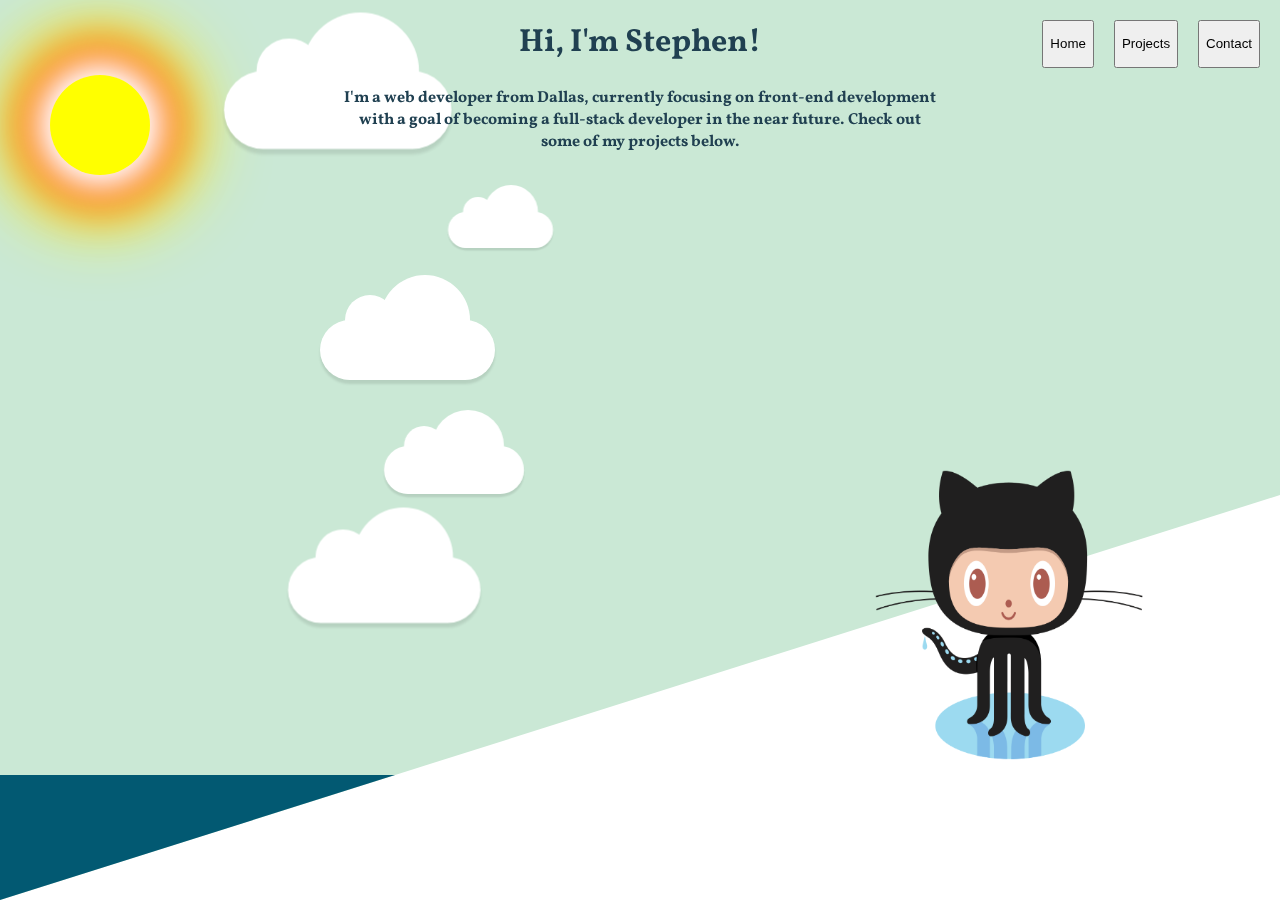
==== index.html @ 9b68fbb2 "fixed layering issue" ====
<html>
    <link>
        <meta charset="UTF-8">
        <title>SH Portfolio</title>
        <script src="https://ajax.googleapis.com/ajax/libs/jquery/3.4.1/jquery.min.js"></script>    
        <link href="https://fonts.googleapis.com/css2?family=Vollkorn&display=swap" rel="stylesheet">
        <link rel="stylesheet" href="style.css"></link>   
        <script src="run.js" type="text/javascript"></script>
    </head>

    <body>
        
        <div id="nav-top">
            <button id="home-path" onclick="home()"><p>Home</p></button>
            <button id="project-path" onclick="projects()"><p>Projects</p></button>
            <button id="contact-path" onclick="contactShow()"><p>Contact</p></button>           
        </div>                   
        <div id="polygon_path">
            
                    <div id="cloud-wrapper">
                        <div class="x1">
                            <div class="cloud"></div>
                        </div>
                        <div class="x2">
                            <div class="cloud"></div>
                            </div>
                            <div class="x3">
                                <div class="cloud"></div>
                            </div>
                            <div class="x4">
                                <div class="cloud"></div>
                            </div>
                            <div class="x5">
                                <div class="cloud"></div>
                            </div>
                        </div>
                        <div id="sun"></div>
                        <div id="wrapper">
                            <div id="intro">
                                <h1>Hi, I'm Stephen!</h1>
                                <h4>I'm a web developer from Dallas, currently focusing on front-end development with a goal of becoming a full-stack developer in the near future. Check out some of my projects below.</h4>
                            </div>
                            <div id="projects" style="display: none">
                                <div class="project-card"><button onclick="test()">test</button></div> 
                                <div class="project-card"></div> 
                                <div class="project-card"></div>                         
                            </div>
                        </div>                    
                        <div id="bottom-left">
                            <div class="wave"></div>
                            <div class="wave"></div>
                        </div> 
                    </div>
                </div>                   
                    <img id="github" src="./images/Octocat.png" alt="github-avatar"></img>
                    <!-- <div id="talk-bubble"> <p>Check out my Github!</p>                                      -->
                
                
            </div>
        
    </body>

</html>
---- style.css ----
body{
    
    margin: 0;
    padding: 0;
    overflow-x: hidden;    
    z-index: -2;
}

#polygon_path {
    background: #cae8d5;
    -webkit-clip-path: polygon(0 0, 100% 0, 100% 55%, 0% 100%);
    clip-path: polygon(0 0, 100% 0, 100% 55%, 0% 100%);
    height: 100%;
    width: 100%;
    position: relative;
    margin: 0 ;  
    
    
}

/* background: rgb(86, 125, 70) */
#main {
    background: rgb(194, 178, 128);
    height: 100%;
    width: 100%;
    position: relative;
    margin: 0;  
    z-index: -2;     
    position:relative; 
    
}


#github{    
    position: absolute;
    bottom: 15%;
    right: 10%;
    font-size: 25px;
    height: 300px;
    width: 285px;
}



/* #talk-bubble {
    -webkit-clip-path: polygon(0% 0%, 100% 0%, 100% 75%, 75% 75%, 75% 100%, 50% 75%, 0% 75%);
    clip-path: polygon(0% 0%, 100% 0%, 100% 75%, 75% 75%, 75% 100%, 50% 75%, 0% 75%);
    position: absolute;
    bottom: 40%;
    right: 20%;
    height: 100px;
    width: 150px;
    background: white;
    font-family: 'Vollkorn', serif;
    font-size: 20px;
    padding: 15px;
    text-align: center;   
} */

#sun {
    position: absolute;
    top: 75px;
    left: 50px;
    width: 100px;
    height: 100px;
    border-radius: 50%;
    background-color: yellow;
    z-index: -2;
    box-shadow:
    0 0 30px 15px #fff,
    0 0 50px 30px orangered,
    0 0 70px 45px yellow;
    pointer-events: none; 
}



#wrapper {
    text-align: center; 
    z-index: 1;
}

#intro {   
    /* text-align: center; */
    display: inline-block;
    position: relative;
    width: 600px;
    font-family: 'Vollkorn', serif;
    color: #204051;
}

#projects{
    display: hide;
    z-index: 1;
    position:relative;    
}

.project-card {
    width: 200px;
    height: 250px;
    border: black 1px solid;
    float: left;
    margin: 20px; 
    z-index: 50;   
}

.project-card:hover{
    width: 400px;
    height: 450px;
}

#bottom-left{
    background: rgb(2, 89, 114) ;    
    width: 100%;
    height: 125px;
    bottom: 0px;
    left: 0px;
    position: absolute;    
}


#nav-top{
    top: 10px;
    right: 10px;
    position: absolute;
    font-size: 20px;
    font-weight: bold;
    z-index: 1;  
}

#home-path, #project-path, #contact-path{
    float: left;
    margin: 10px;
    z-index: 1;
}

.wave {
    background: url(https://s3-us-west-2.amazonaws.com/s.cdpn.io/85486/wave.svg) repeat-x; 
    position: absolute;
    top: -198px;
    width: 6400px;
    height: 198px;
    animation: wave 15s cubic-bezier( 0.36, 0.45, 0.63, 0.53) infinite;
    transform: translate3d(0, 0, 0);
  }
  
  .wave:nth-of-type(2) {
    top: -175px;
    animation: wave 15s cubic-bezier( 0.36, 0.45, 0.63, 0.53) -.125s infinite, swell 7s ease -1.25s infinite;
    opacity: 1;
  }
  
  @keyframes wave {
    0% {
      margin-left: 0;
    }
    100% {
      margin-left: -1600px;
    }
  }
  
  @keyframes swell {
    0%, 100% {
      transform: translate3d(0,-25px,0);
    }
    50% {
      transform: translate3d(0,5px,0);
    }
  }


#cloud-wrapper {
bottom: 0;
left: 0;
padding-top: 50px;
position: fixed;
right: 0;
top: 0;
z-index: -1;
}

@keyframes animateCloud
{
    0%{margin-left: -1000px;}
    100%{margin-left: 100%;}
}

.x1 {
    animation: animateCloud 35s linear infinite;
    transform: scale(0.65);
}

.x2 {
    animation: animateCloud 20s linear infinite;
    transform: scale(0.3);
}

.x3 {
    animation: animateCloud 30s linear infinite;
    transform: scale(0.5);
}

.x4 {
    animation: animateCloud 18s linear infinite;
    transform: scale(0.4);
}

.x5 {
    animation: animateCloud 25s linear infinite;
    transform: scale(0.55);
}

.cloud{
    background: white;
    background: linear-gradient(top, white 5%, #f1f1f1 100%);
    filter: progid:DXImageTransform.Microsoft.gradient(startColorstr="white", endColorstr="#f1f1f1", GradientType=0);
    border-radius: 100px;
    box-shadow: 0 8px 5px rgba(0,0,0,0.1);
    height: 120px;
    position: relative;
    width: 350px;
}

.cloud:after, .cloud:before {
    background: white;
    content: "";
    position: absolute;
    z-index: -1;
}

.cloud:after {
    border-radius: 100px;
    height: 100px;
    left: 50px;
    top: -50px;
    width: 100px;
}


.cloud:before {
    border-radius: 200px;
    height: 180px;
    width: 180px;
    right: 50px;
    top: -90px;   
}

#test{
    position: absolute;
   
}
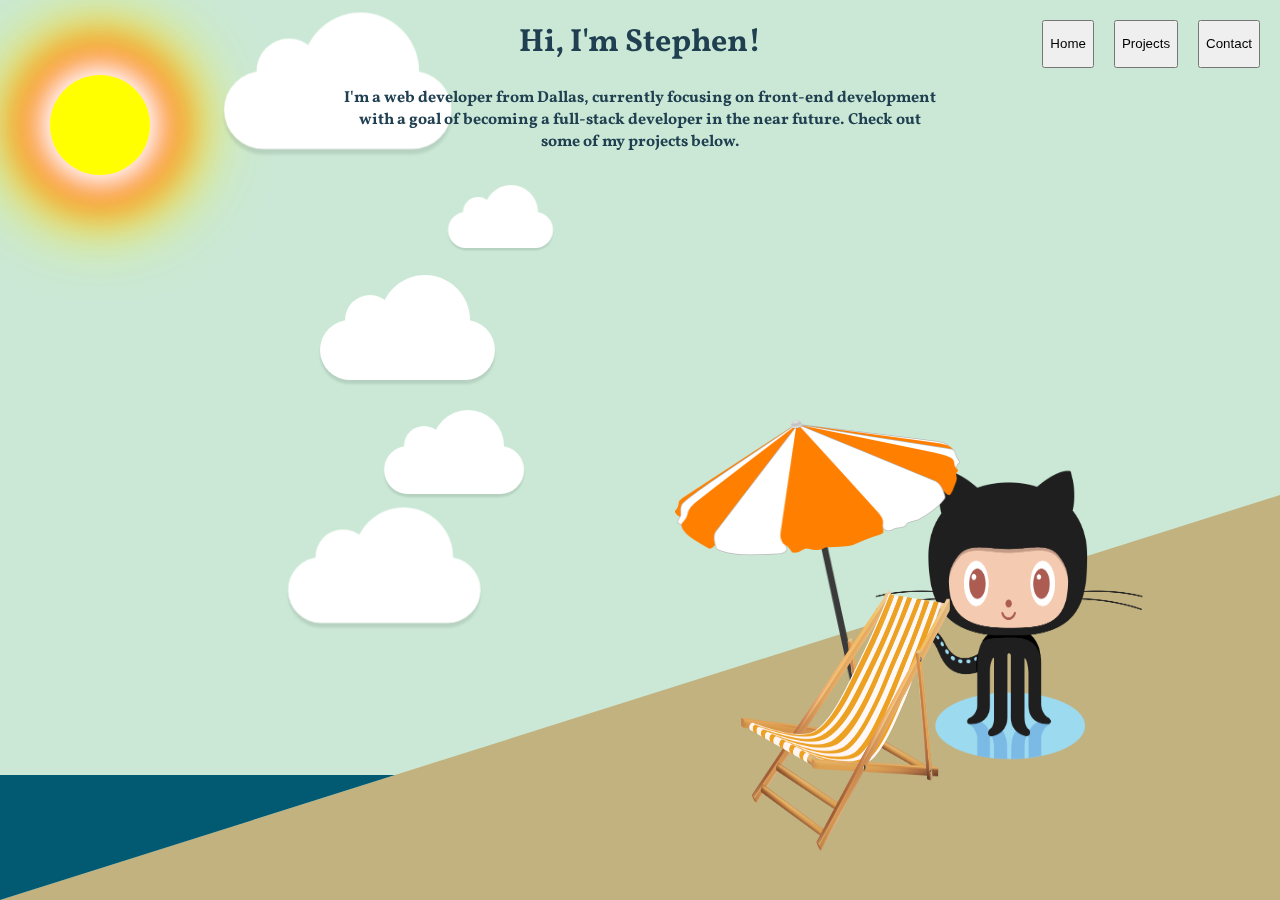
==== commit b2c5df2c: "chair umbrella" ====
--- a/index.html
+++ b/index.html
@@ -53,6 +53,8 @@
                     </div>
                 </div>                   
                     <img id="github" src="./images/Octocat.png" alt="github-avatar"></img>
+                    <img id="umbrella" src="./images/beach-umbrella-clipart-png-2.png" alt="umbrella-avatar"></img>
+                    <img id="chair" src="./images/chair.png" alt="chair"></img>
                     <!-- <div id="talk-bubble"> <p>Check out my Github!</p>                                      -->
                 
                 
--- a/style.css
+++ b/style.css
@@ -1,5 +1,5 @@
 body{
-    
+    background: rgb(194, 178, 128);
     margin: 0;
     padding: 0;
     overflow-x: hidden;    
@@ -19,7 +19,7 @@
 }
 
 /* background: rgb(86, 125, 70) */
-#main {
+/* #main {
     background: rgb(194, 178, 128);
     height: 100%;
     width: 100%;
@@ -28,7 +28,7 @@
     z-index: -2;     
     position:relative; 
     
-}
+} */
 
 
 #github{    
@@ -38,6 +38,24 @@
     font-size: 25px;
     height: 300px;
     width: 285px;
+}
+
+#umbrella {
+    position: absolute;
+    bottom: 20%;
+    right: 25%;
+    font-size: 25px;
+    height: 300px;
+    width: 285px;
+}
+
+#chair {
+    position: absolute;
+    bottom: 5%;
+    right: 25%;
+    font-size: 25px;
+    height: 275px;
+    width: 225px;
 }
 
 
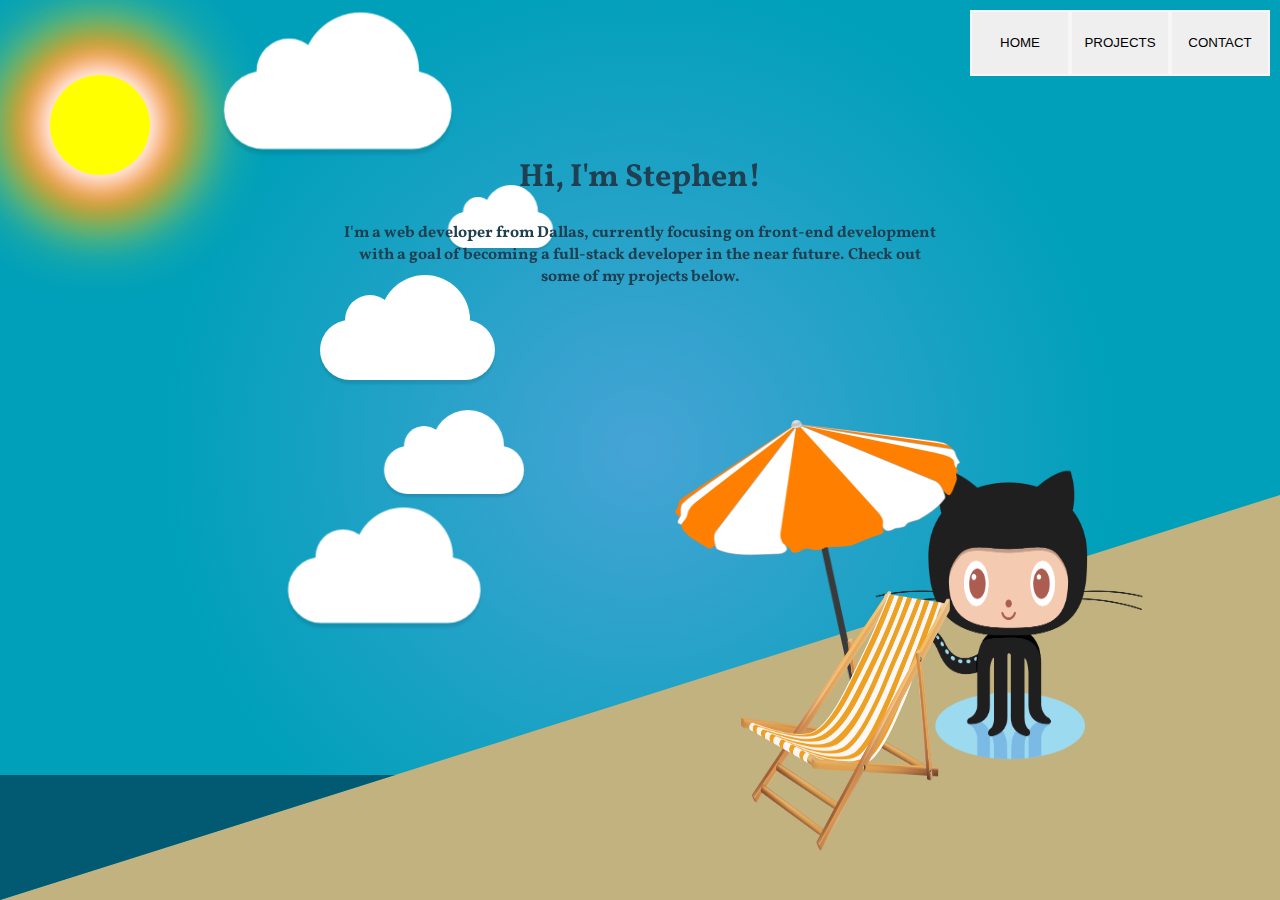
==== commit d9578636: "sun moves" ====
--- a/index.html
+++ b/index.html
@@ -11,9 +11,9 @@
     <body>
         
         <div id="nav-top">
-            <button id="home-path" onclick="home()"><p>Home</p></button>
-            <button id="project-path" onclick="projects()"><p>Projects</p></button>
-            <button id="contact-path" onclick="contactShow()"><p>Contact</p></button>           
+            <button class="nav-button" onclick="home()"><p>Home</p></button>
+            <button class="nav-button" onclick="projects()"><p>Projects</p></button>
+            <button class="nav-button" onclick="contactShow()"><p>Contact</p></button>           
         </div>                   
         <div id="polygon_path">
             
--- a/style.css
+++ b/style.css
@@ -7,14 +7,14 @@
 }
 
 #polygon_path {
-    background: #cae8d5;
+    background: rgb(70,164,213);
+    background: radial-gradient(circle, rgba(70,164,213,1) 0%, rgba(0,160,186,1) 61%);
     -webkit-clip-path: polygon(0 0, 100% 0, 100% 55%, 0% 100%);
     clip-path: polygon(0 0, 100% 0, 100% 55%, 0% 100%);
     height: 100%;
     width: 100%;
     position: relative;
-    margin: 0 ;  
-    
+    margin: 0 ;      
     
 }
 
@@ -96,6 +96,9 @@
 #wrapper {
     text-align: center; 
     z-index: 1;
+    position: absolute;
+    width: 100%;
+    top: 15%;
 }
 
 #intro {   
@@ -146,11 +149,40 @@
     z-index: 1;  
 }
 
-#home-path, #project-path, #contact-path{
+.nav-button{
     float: left;
-    margin: 10px;
+   
     z-index: 1;
-}
+    width: 100px;
+    -webkit-box-flex: 1;
+    flex: 1 1 auto;    
+    padding: 10px;
+    border: 2px solid #f7f7f7;
+    text-align: center;
+    text-transform: uppercase;
+    position: relative;
+    overflow: hidden;
+    -webkit-transition: .3s;
+    transition: .3s;
+}
+
+.nav-button:after {
+    position: absolute;
+    -webkit-transition: .3s;
+    transition: .3s;
+    content: '';
+    width: 0;
+    left: 50%;
+    bottom: 0;
+    height: 3px;
+    background: #f7f7f7;
+  }
+.nav-button:hover {
+    border-radius: 30px;
+  }
+.nav-button:hover:after {
+    width: 0%;
+  }
 
 .wave {
     background: url(https://s3-us-west-2.amazonaws.com/s.cdpn.io/85486/wave.svg) repeat-x; 
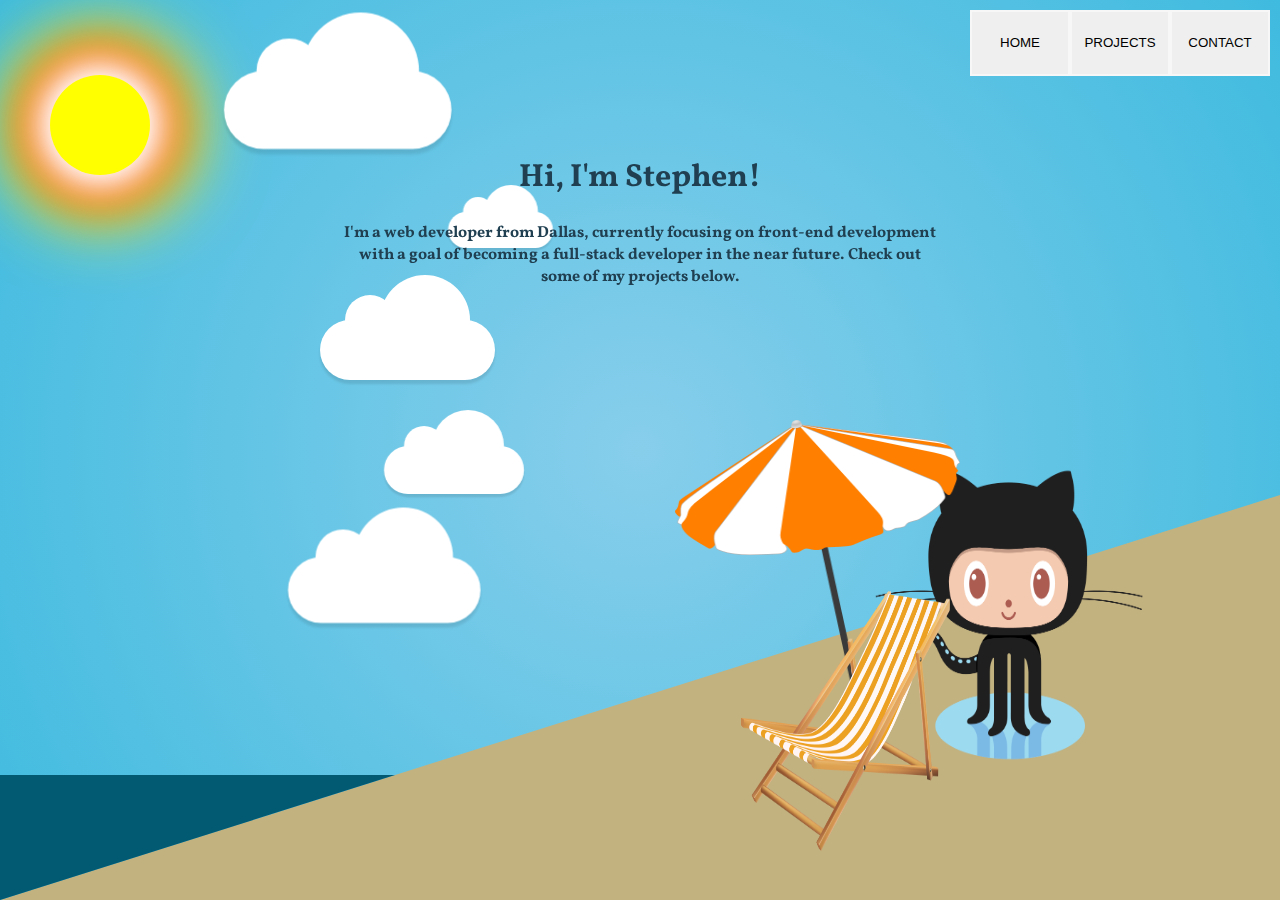
==== commit 652661c1: "moon added" ====
--- a/index.html
+++ b/index.html
@@ -13,10 +13,9 @@
         <div id="nav-top">
             <button class="nav-button" onclick="home()"><p>Home</p></button>
             <button class="nav-button" onclick="projects()"><p>Projects</p></button>
-            <button class="nav-button" onclick="contactShow()"><p>Contact</p></button>           
+            <button class="nav-button" onclick="contact()"><p>Contact</p></button>           
         </div>                   
-        <div id="polygon_path">
-            
+        <div id="polygon_path">            
                     <div id="cloud-wrapper">
                         <div class="x1">
                             <div class="cloud"></div>
--- a/style.css
+++ b/style.css
@@ -7,16 +7,18 @@
 }
 
 #polygon_path {
-    background: rgb(70,164,213);
-    background: radial-gradient(circle, rgba(70,164,213,1) 0%, rgba(0,160,186,1) 61%);
+    background: rgb(135,206,235);
+    background: radial-gradient(circle, rgba(135,206,235,1) 0%, rgba(63,187,223,1) 100%);
     -webkit-clip-path: polygon(0 0, 100% 0, 100% 55%, 0% 100%);
     clip-path: polygon(0 0, 100% 0, 100% 55%, 0% 100%);
     height: 100%;
     width: 100%;
     position: relative;
-    margin: 0 ;      
+    margin: 0 ;   
+  
     
 }
+
 
 /* background: rgb(86, 125, 70) */
 /* #main {
@@ -89,7 +91,39 @@
     0 0 50px 30px orangered,
     0 0 70px 45px yellow;
     pointer-events: none; 
-}
+    transition-duration: 4s;    
+}
+
+
+
+@keyframes sun {
+    0% {
+        top: 75px;
+        left: 50px;
+    }
+    100% {
+        top: 60%;
+        left: 55%;
+    }
+  }
+
+  @keyframes moon {    
+      
+    0% {
+        background-color: yellow;
+        box-shadow:
+        0 0 30px 15px #fff,
+        0 0 50px 30px orangered,
+        0 0 70px 45px yellow;
+    }
+    100% {        
+        background-color: #fff;
+        box-shadow:
+        0 0 30px 15px #fff,
+        0 0 50px 30px #fff,
+        0 0 70px 45px #fff;
+    }
+  }
 
 
 
@@ -300,3 +334,5 @@
    
 }
 
+
+
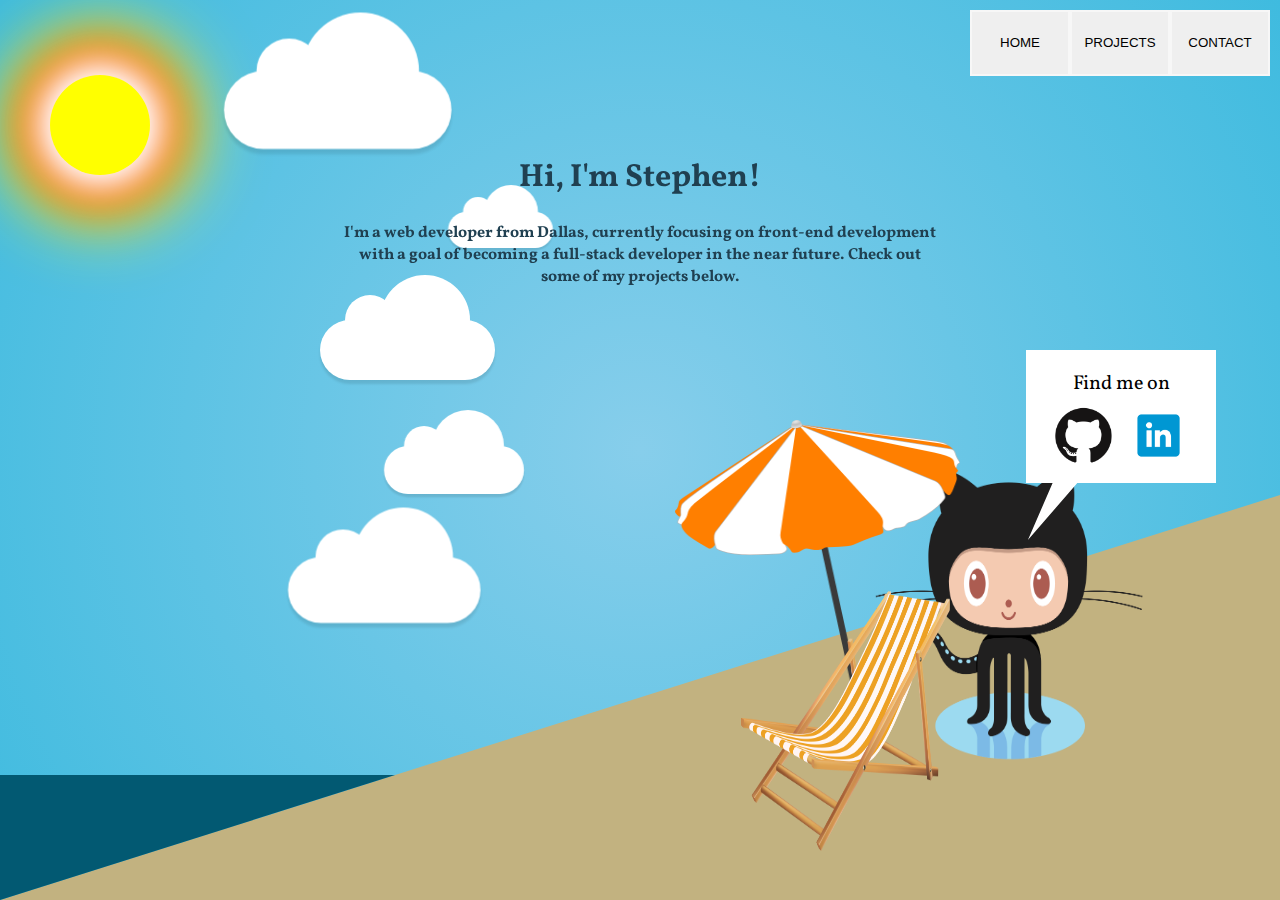
==== commit 15545a49: "all button functions working properly. Moon image added to replace white circle. Social links added" ====
--- a/index.html
+++ b/index.html
@@ -1,64 +1,101 @@
 <html>
-    <link>
-        <meta charset="UTF-8">
-        <title>SH Portfolio</title>
-        <script src="https://ajax.googleapis.com/ajax/libs/jquery/3.4.1/jquery.min.js"></script>    
-        <link href="https://fonts.googleapis.com/css2?family=Vollkorn&display=swap" rel="stylesheet">
-        <link rel="stylesheet" href="style.css"></link>   
-        <script src="run.js" type="text/javascript"></script>
-    </head>
+<link>
+<meta charset="UTF-8">
+<title>SH Portfolio</title>
+<script src="https://ajax.googleapis.com/ajax/libs/jquery/3.4.1/jquery.min.js"></script>
+<link href="https://fonts.googleapis.com/css2?family=Vollkorn&display=swap" rel="stylesheet">
+<link rel="stylesheet" href="style.css">
+</link>
+<script src="run.js" type="text/javascript"></script>
+</head>
 
-    <body>
-        
-        <div id="nav-top">
-            <button class="nav-button" onclick="home()"><p>Home</p></button>
-            <button class="nav-button" onclick="projects()"><p>Projects</p></button>
-            <button class="nav-button" onclick="contact()"><p>Contact</p></button>           
-        </div>                   
-        <div id="polygon_path">            
-                    <div id="cloud-wrapper">
-                        <div class="x1">
-                            <div class="cloud"></div>
-                        </div>
-                        <div class="x2">
-                            <div class="cloud"></div>
-                            </div>
-                            <div class="x3">
-                                <div class="cloud"></div>
-                            </div>
-                            <div class="x4">
-                                <div class="cloud"></div>
-                            </div>
-                            <div class="x5">
-                                <div class="cloud"></div>
-                            </div>
-                        </div>
-                        <div id="sun"></div>
-                        <div id="wrapper">
-                            <div id="intro">
-                                <h1>Hi, I'm Stephen!</h1>
-                                <h4>I'm a web developer from Dallas, currently focusing on front-end development with a goal of becoming a full-stack developer in the near future. Check out some of my projects below.</h4>
-                            </div>
-                            <div id="projects" style="display: none">
-                                <div class="project-card"><button onclick="test()">test</button></div> 
-                                <div class="project-card"></div> 
-                                <div class="project-card"></div>                         
-                            </div>
-                        </div>                    
-                        <div id="bottom-left">
-                            <div class="wave"></div>
-                            <div class="wave"></div>
-                        </div> 
-                    </div>
-                </div>                   
-                    <img id="github" src="./images/Octocat.png" alt="github-avatar"></img>
-                    <img id="umbrella" src="./images/beach-umbrella-clipart-png-2.png" alt="umbrella-avatar"></img>
-                    <img id="chair" src="./images/chair.png" alt="chair"></img>
-                    <!-- <div id="talk-bubble"> <p>Check out my Github!</p>                                      -->
-                
-                
+<body>
+
+    <div id="nav-top">
+        <button class="nav-button" onclick="home()">
+            <p>Home</p>
+        </button>
+        <button class="nav-button" onclick="projects()">
+            <p>Projects</p>
+        </button>
+        <button class="nav-button" onclick="contact()">
+            <p>Contact</p>
+        </button>
+    </div>
+    <div id="polygon_path">
+        <div id="cloud-wrapper">
+            <div class="x1">
+                <div class="cloud"></div>
             </div>
-        
-    </body>
+            <div class="x2">
+                <div class="cloud"></div>
+            </div>
+            <div class="x3">
+                <div class="cloud"></div>
+            </div>
+            <div class="x4">
+                <div class="cloud"></div>
+            </div>
+            <div class="x5">
+                <div class="cloud"></div>
+            </div>
+        </div>
+        <div id="sun"></div>
+        <div id="wrapper">
+                <div id="intro">
+                    <h1>Hi, I'm Stephen!</h1>
+                    <h4>I'm a web developer from Dallas, currently focusing on front-end development with a goal of becoming
+                        a full-stack developer in the near future. Check out some of my projects below.</h4>
+                </div>
+                <div id="projects" style="display: none">
+                    <div class="project-card"><button onclick="test()">test</button></div>
+                    <div class="project-card"></div>
+                    <div class="project-card"></div>
+                </div>
+                <div id="contact" style="display: none">
+                    <div class="contact-card"></div>
+                </div>
+            </div>
+            <div id="bottom-left">
+                <div class="wave"></div>
+                <div class="wave"></div>
+            </div>         
+        </div>      
+        <!-- <div id='firepit' style="display: none">
+            <div class='fire'>
+              <div class='flame'></div>
+              <div class='flame'></div>
+              <div class='flame'></div>
+              <div class='flame'></div>
+              <div class='spark'></div>
+              <div class='spark'></div>
+              <div class='spark'></div>
+              <div class='spark'></div>
+              <div class='spark'></div>
+              <div class='spark'></div>
+              <div class='spark'></div>
+              <div class='spark'></div>
+              <div class='spark'></div>
+              <div class='spark'></div>
+              <div class='spark'></div>
+              <div class='spark'></div>
+            </div>
+        </div> -->
+    </div>
+    <img id="github" src="./images/Octocat.png" alt="github-avatar"></img>
+    <img id="umbrella" src="./images/beach-umbrella-clipart-png-2.png" alt="umbrella-avatar"></img>
+    <img id="chair" src="./images/chair.png" alt="chair"></img>
+    <div id="talk-bubble" alt="talk">  
+        Find me on      
+        <a href="https://github.com/J-danger" target="_blank" rel="noopener noreferrer"> 
+            <img id="github-link"  src="images/github.png" alt="Github" height="75px" width="75px">
+            </img>
+        </a>
+        <a href="https://www.linkedin.com/in/stephen-howe-23a581127/" target="_blank" rel="noopener noreferrer"> 
+            <img id="linkedin-link" src="images/linkedin.png" alt="Linkedin" height="75px" width="75px">
+            </img>
+    </div>
+
+</body>
 
 </html>--- a/style.css
+++ b/style.css
@@ -4,6 +4,8 @@
     padding: 0;
     overflow-x: hidden;    
     z-index: -2;
+    height: 100%;
+    width: 100%;   
 }
 
 #polygon_path {
@@ -11,11 +13,11 @@
     background: radial-gradient(circle, rgba(135,206,235,1) 0%, rgba(63,187,223,1) 100%);
     -webkit-clip-path: polygon(0 0, 100% 0, 100% 55%, 0% 100%);
     clip-path: polygon(0 0, 100% 0, 100% 55%, 0% 100%);
-    height: 100%;
-    width: 100%;
+    height: 100vh;
+    width: 100vw;
     position: relative;
     margin: 0 ;   
-  
+    overflow: hidden
     
 }
 
@@ -62,20 +64,26 @@
 
 
 
-/* #talk-bubble {
-    -webkit-clip-path: polygon(0% 0%, 100% 0%, 100% 75%, 75% 75%, 75% 100%, 50% 75%, 0% 75%);
-    clip-path: polygon(0% 0%, 100% 0%, 100% 75%, 75% 75%, 75% 100%, 50% 75%, 0% 75%);
+#talk-bubble {
+    -webkit-clip-path: polygon(0% 0%, 100% 0%, 100% 70%, 27% 70%, 1% 100%, 14% 70%, 0 70%);
+    clip-path: polygon(0% 0%, 100% 0%, 100% 70%, 27% 70%, 1% 100%, 14% 70%, 0 70%);
     position: absolute;
     bottom: 40%;
-    right: 20%;
-    height: 100px;
+    right: 5%;
+    height: 150px;
     width: 150px;
     background: white;
     font-family: 'Vollkorn', serif;
     font-size: 20px;
-    padding: 15px;
-    text-align: center;   
-} */
+    padding: 20px;
+    text-align: center;
+}
+
+#github-link {
+  margin-bottom: 15px;
+  float: left;
+}
+
 
 #sun {
     position: absolute;
@@ -91,7 +99,8 @@
     0 0 50px 30px orangered,
     0 0 70px 45px yellow;
     pointer-events: none; 
-    transition-duration: 4s;    
+    transition-duration: 4s; 
+       
 }
 
 
@@ -107,16 +116,16 @@
     }
   }
 
-  @keyframes moon {    
+  @keyframes moon1 {    
       
-    0% {
+    0% {        
         background-color: yellow;
         box-shadow:
         0 0 30px 15px #fff,
         0 0 50px 30px orangered,
         0 0 70px 45px yellow;
     }
-    100% {        
+    100% { 
         background-color: #fff;
         box-shadow:
         0 0 30px 15px #fff,
@@ -124,6 +133,7 @@
         0 0 70px 45px #fff;
     }
   }
+  
 
 
 
@@ -148,6 +158,16 @@
     display: hide;
     z-index: 1;
     position:relative;    
+}
+
+
+#contact{
+    display: hide;
+    z-index: 1;
+    position:relative; 
+    width: 200px;
+    height: 250px;
+    border: white 1px solid; 
 }
 
 .project-card {
@@ -331,8 +351,184 @@
 
 #test{
     position: absolute;
-   
-}
-
-
-
+    display: initial;
+    display: contents;
+}
+
+
+/* .firepit {
+    position: absolute;
+    display: none;
+    right: 10px;
+    bottom: 50px;
+  }
+  
+  .fire {
+    position: relative;
+    width: 60px;
+    height: 60px;
+  }
+  .fire .flame {
+    position: absolute;
+    bottom: 0;
+    left: 0;
+    opacity: .9;
+    width: 100%;
+    height: 100%;
+    border-bottom-right-radius: 70%;
+    border-bottom-left-radius: 70%;
+    border-top-left-radius: 70%;
+    transform: rotate(-45deg) skew(-10deg, -10deg);
+    background-color: #ff2200;
+    background-image: linear-gradient(to bottom left, rgba(255, 34, 0, 0.9), rgba(255, 106, 0, 0.7));
+    z-index: 1;
+    animation-iteration-count: infinite;
+    animation-fill-mode: forwards;
+    animation-name: burn-left;
+    animation-duration: 300ms;
+  }
+  .fire .flame:nth-of-type(2n) {
+    animation-name: burn-right;
+    animation-duration: 400ms;
+  }
+  .fire .flame:nth-of-type(2) {
+    height: 80%;
+    width: 80%;
+    left: 10%;
+    background-color: #ff6a00;
+    background-image: linear-gradient(to bottom left, rgba(255, 106, 0, 0.1), rgba(255, 200, 0, 0.1));
+    z-index: 2;
+  }
+  .fire .flame:nth-of-type(3) {
+    height: 50%;
+    width: 50%;
+    left: 25%;
+    background-image: linear-gradient(to bottom left, #ffc800, #ffffff);
+    z-index: 3;
+  }
+  .fire .flame:nth-of-type(4) {
+    height: 30%;
+    width: 30%;
+    left: 35%;
+    background-color: white;
+    background-image: linear-gradient(to bottom left, rgba(255, 255, 255, 0.3), rgba(0, 55, 255, 0.9));
+    opacity: 1;
+    z-index: 4;
+  }
+  
+  .spark {
+    position: absolute;
+    bottom: 46%;
+    left: 15%;
+    width: 3px;
+    height: 3px;
+    background-color: rgba(255, 106, 0, 0.4);
+    animation-name: fly-up-burnout-1;
+    animation-duration: 6s;
+    animation-timing-function: linear;
+    animation-iteration-count: infinite;
+    animation-delay: .4s;
+  }
+  .spark:nth-of-type(2n) {
+    animation-name: fly-up-burnout-2;
+    animation-duration: 8.4s;
+    animation-delay: 1s;
+  }
+  .spark:nth-of-type(3n) {
+    animation-delay: 1.9s;
+    animation-duration: 8s;
+    left: 55%;
+  }
+  .spark:nth-of-type(4n) {
+    animation-delay: 2.6s;
+    animation-duration: 7s;
+    left: 88%;
+  }
+  .spark:nth-of-type(5n) {
+    animation-delay: 1.4s;
+    animation-duration: 7s;
+    left: 22%;
+  }
+  .spark:nth-of-type(6n) {
+    animation-delay: 3.2s;
+    left: 61%;
+  }
+  .spark:nth-of-type(7n) {
+    animation-delay: .8s;
+    animation-duration: 5s;
+    left: 64%;
+  }
+  .spark:nth-of-type(8n) {
+    animation-delay: 5s;
+    left: 19%;
+  }
+  .spark:nth-of-type(9n) {
+    animation-delay: 4s;
+    animation-duration: 6.8s;
+    left: 22%;
+  }
+  .spark:nth-of-type(10n) {
+    animation-delay: 5.2s;
+    left: 61%;
+  }
+  .spark:nth-of-type(11n) {
+    animation-delay: 3.5s;
+    animation-duration: 8s;
+    left: 81%;
+  }
+  .spark:nth-of-type(12n) {
+    animation-delay: 2s;
+    left: 85%;
+  }
+  
+  @keyframes burn-left {
+    0%, 100% {
+      transform: rotate(-45deg) skew(-10deg, -10deg) scale(1);
+    }
+    30%, 60% {
+      transform: rotate(-44deg) skew(-12deg, -12deg) scale(1.01);
+    }
+  }
+  @keyframes burn-right {
+    0%, 100% {
+      transform: rotate(-45deg) skew(-10deg, -10deg) scale(1);
+    }
+    30%, 60% {
+      transform: rotate(-46deg) skew(-6deg, -6deg) scale(1.01);
+    }
+  }
+  @keyframes fly-up-burnout-1 {
+    0% {
+      transform: translate(0, 0);
+      opacity: 1;
+    }
+    33% {
+      transform: translate(12px, -70px);
+    }
+    66% {
+      transform: translate(0, -140px);
+      opacity: .6;
+    }
+    100% {
+      transform: translate(6px, -200px);
+      opacity: 0;
+    }
+  }
+  @keyframes fly-up-burnout-2 {
+    0% {
+      transform: translate(0, 0);
+      opacity: 1;
+    }
+    50% {
+      transform: translate(-10px, -80px);
+    }
+    80% {
+      transform: translate(-4px, -140px);
+      opacity: .6;
+    }
+    100% {
+      transform: translate(-6px, -160px);
+      opacity: 0;
+    }
+  } */
+
